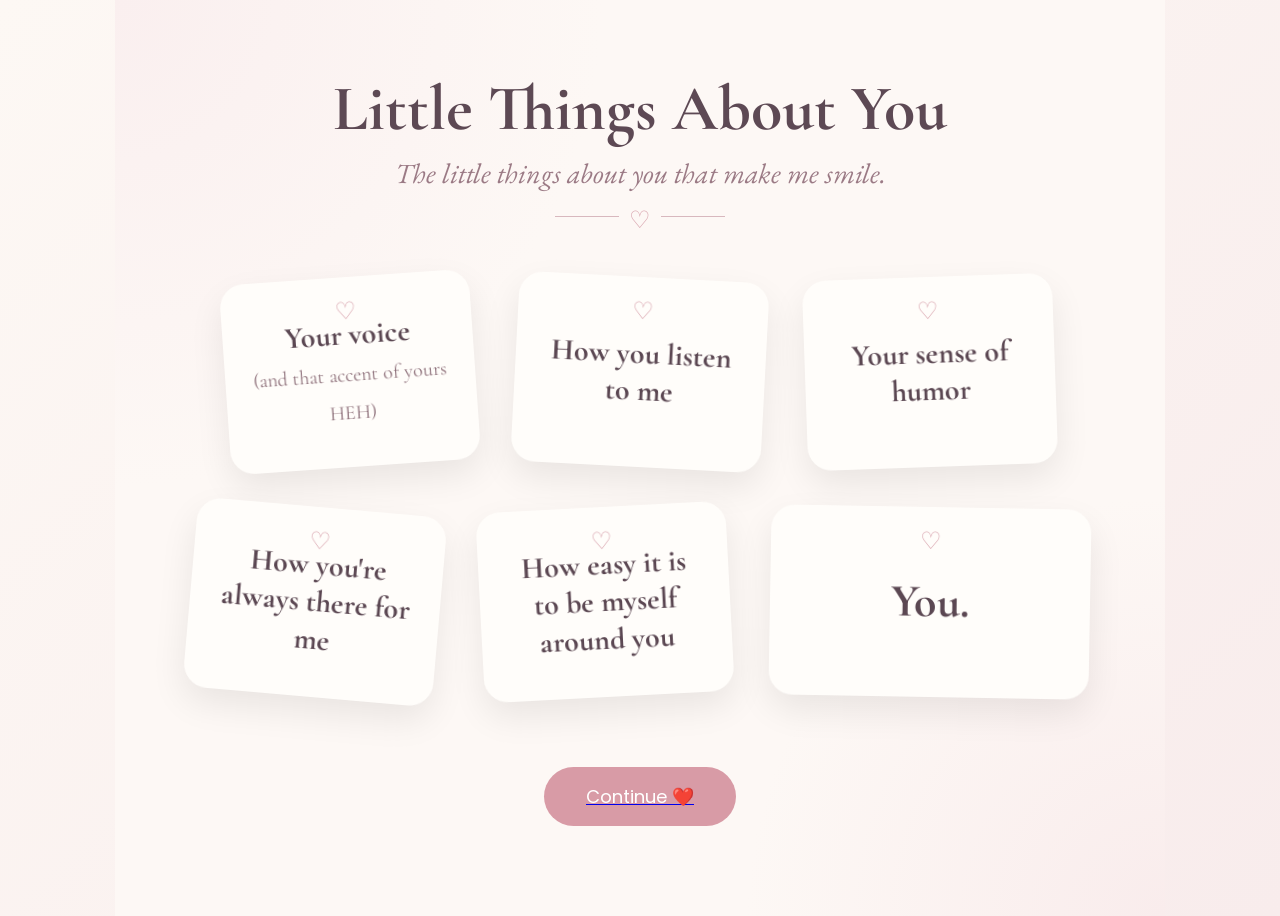
==== reasons.html @ 10e9991c "Initial commit" ====
<!DOCTYPE html>
<html lang="en">

<head>

    <meta charset="UTF-8">
    <meta name="viewport" content="width=device-width, initial-scale=1.0">

    <title>Little Things About You</title>

    <link rel="preconnect" href="https://fonts.googleapis.com">
    <link rel="preconnect" href="https://fonts.gstatic.com" crossorigin>

    <link href="https://fonts.googleapis.com/css2?family=Cormorant+Garamond:wght@400;500;600;700&family=EB+Garamond:wght@400;500&display=swap" rel="stylesheet">

    <link rel="stylesheet" href="style.css">

</head>

<body>

<div class="reasons-page">

    <h1>Little Things About You</h1>

    <p class="subtitle">
        The little things about you that make me smile.
    </p>

    <div class="divider">
        <span>♡</span>
    </div>

    <div class="notes">

        <!-- Card 1 -->

        <div class="note note1">

            <div class="note-inner">

                <div class="front">

                    <span class="heart">♡</span>

                    <h2>
                        Your voice
                        <br>
                        <small>(and that accent of yours HEH)</small>
                    </h2>

                </div>

                <div class="back">

                    <p>
                        i could listen to you talk for hours and never get tired of it.
                        every single time I hear it, i can't help but smile.
                    
                    </p>

                </div>

            </div>

        </div>

        <!-- Card 2 -->

        <div class="note note2">

            <div class="note-inner">

                <div class="front">

                    <span class="heart">♡</span>

                    <h2>How you listen to me</h2>

                </div>

                <div class="back">

                    <p>
                        thank you for always making me feel heard,
                        no matter how small the problem is
                    </p>

                </div>

            </div>

        </div>

        <!-- Card 3 -->

        <div class="note note3">

            <div class="note-inner">

                <div class="front">

                    <span class="heart">♡</span>

                    <h2>Your sense of humor</h2>

                </div>

                <div class="back">

                    <p>
                        you always know how to make me laugh,
                        even when i'm having the worst day.
                    </p>

                </div>

            </div>

        </div>

        <!-- Card 4 -->

        <div class="note note4">

            <div class="note-inner">

                <div class="front">

                    <span class="heart">♡</span>

                    <h2>How you're always there for me</h2>

                </div>

                <div class="back">

                    <p>
                        no matter what happens,
                        you've never made me feel alone
                    </p>

                </div>

            </div>

        </div>

        <!-- Card 5 -->

        <div class="note note5">

            <div class="note-inner">

                <div class="front">

                    <span class="heart">♡</span>

                    <h2>
                        How easy it is
                        <br>
                        to be myself
                        <br>
                        around you
                    </h2>

                </div>

                <div class="back">

                    <p>
                        with you, i never have to pretend to be anyone else,
                        and that's one of my favorite feelings in the world
                    </p>

                </div>

            </div>

        </div>

        <!-- Card 6 -->

        <div class="note note6">

            <div class="note-inner">

                <div class="front">

                    <span class="heart">♡</span>

                    <h2>You.</h2>

                </div>

                <div class="back">

                    <p>
                        MY abud ♡
                    </p>

                </div>

            </div>

        </div>

    </div>

    <a href="questions.html">

        <button id="continue-button">

            Continue ❤️

        </button>

    </a>

</div>

</body>

</html>
---- style.css ----
@import url('https://fonts.googleapis.com/css2?family=Cormorant+Garamond:wght@500;600;700&family=EB+Garamond:wght@400;500&family=Poppins:wght@300;400;500&display=swap');

*{
    margin:0;
    padding:0;
    box-sizing:border-box;
}

body{

    background:linear-gradient(135deg,#FDF8F4,#F8ECEC);

    min-height:100vh;

    display:flex;

    justify-content:center;

    align-items:center;

    font-family:'Poppins',sans-serif;

    overflow-x:hidden;

}

/* Letter */

.letter-container{

    width:100%;

    display:flex;

    justify-content:center;

    padding:60px 20px;

}

.letter{

    background:#FFFDFB;

    width:90%;

    max-width:850px;

    padding:70px;

    border-radius:28px;

    box-shadow:
    0 20px 60px rgba(0,0,0,.12);

    position:relative;

    animation:fadeUp 1.2s ease;

}

/* little heart */

.letter::before{

    content:"♡";

    position:absolute;

    top:22px;

    right:28px;

    font-size:32px;

    color:#d98f9f;

    opacity:.4;

}

h1{

    font-family:'Cormorant Garamond',serif;

    text-align:center;

    font-size:48px;

    color:#5B4658;

    margin-bottom:45px;

}

#typed-text{

    font-family:'EB Garamond',serif;

    font-size:28px;

    line-height:2.05;

    color:#5A4C59;

    white-space:pre-line;

}

#signature{

    margin-top:55px;

    text-align:right;

    font-family:'Cormorant Garamond',serif;

    font-size:32px;

    color:#5A4C59;

}

button{

    margin-top:55px;

    display:block;

    margin-left:auto;

    margin-right:auto;

    padding:16px 42px;

    border:none;

    border-radius:40px;

    background:#d99ca6;

    color:white;

    cursor:pointer;

    font-size:18px;

    transition:.35s;

    font-family:'Poppins';

}

button:hover{

    transform:translateY(-4px);

    box-shadow:0 10px 30px rgba(217,156,166,.4);

}

#continue-btn{

    display:none;

}

@keyframes fadeUp{

    from{

        opacity:0;

        transform:translateY(30px);

    }

    to{

        opacity:1;

        transform:translateY(0);

    }

}/* Wax Seal */

.wax-seal{

    position:absolute;

    top:30px;

    right:35px;

    width:55px;

    height:55px;

    border-radius:50%;

    background:#d48d98;

    color:white;

    display:flex;

    justify-content:center;

    align-items:center;

    font-size:24px;

    box-shadow:0 8px 20px rgba(212,141,152,.35);

}

/* Blinking Cursor */

.cursor{

    display:inline-block;

    width:2px;

    background:#444;

    animation:blink .8s infinite;

}

@keyframes blink{

50%{

opacity:0;

}

}

/* ==========================================================
   PAGE 3 — LITTLE THINGS ABOUT YOU
========================================================== */

.reasons-page{

    min-height:100vh;
    padding:70px 25px 90px;

    background:
    radial-gradient(circle at top left,#faefef 0%,transparent 35%),
    radial-gradient(circle at bottom right,#f9ecec 0%,transparent 30%),
    #fdf8f5;

    text-align:center;

}

.reasons-page h1{

    font-family:'Cormorant Garamond',serif;
    font-size:64px;
    color:#5d4954;
    margin-bottom:8px;

}

.subtitle{

    font-family:'EB Garamond',serif;
    font-size:28px;
    font-style:italic;
    color:#9b7a85;

}

.divider{

    width:170px;
    margin:25px auto 60px;
    border-top:1px solid #d8b8be;
    position:relative;

}

.divider span{

    position:absolute;
    left:50%;
    top:-15px;

    transform:translateX(-50%);

    background:#fdf8f5;
    padding:0 10px;

    color:#d7a1ab;
    font-size:24px;

}

/* ========================= */

.notes{

    display:flex;
    flex-wrap:wrap;

    justify-content:center;

    gap:40px;

    max-width:1000px;

    margin:auto;

}

/* ========================= */

.note{

    width:250px;
    height:190px;

    perspective:1200px;

}

.note1{ transform:rotate(-4deg); }

.note2{ transform:rotate(3deg); }

.note3{ transform:rotate(-2deg); }

.note4{ transform:rotate(5deg); }

.note5{ transform:rotate(-3deg); }

.note6{

    width:320px;

    transform:rotate(1deg);

}

/* ========================= */

.note-inner{

    position:relative;

    width:100%;
    height:100%;

    transform-style:preserve-3d;

    transition:transform .8s ease;

}

/* Flip */

.note:hover .note-inner{

    transform:rotateY(180deg);

}

/* ========================= */

.front,
.back{

    position:absolute;

    top:0;
    left:0;

    width:100%;
    height:100%;

    border-radius:24px;

    background:#fffdfa;

    box-shadow:0 15px 35px rgba(0,0,0,.08);

    display:flex;

    justify-content:center;
    align-items:center;
    flex-direction:column;

    padding:28px;

    box-sizing:border-box;

    backface-visibility:hidden;
    -webkit-backface-visibility:hidden;

    overflow:hidden;

}

.back{

    transform:rotateY(180deg);

    background:#fff9f8;

}

.front h2{

    font-family:'Cormorant Garamond',serif;

    font-size:30px;

    color:#5b4752;

    line-height:1.25;

    text-align:center;

}

.front small{

    font-size:20px;

    font-weight:400;

    color:#8d6f79;

}

.back p{

    font-family:'EB Garamond',serif;

    font-size:23px;

    line-height:1.5;

    text-align:center;

    color:#5d4a55;

}

/* ========================= */

.heart{

    position:absolute;

    top:16px;

    color:#d7a1ab;

    font-size:24px;

}

/* ========================= */

.note{

    transition:transform .35s ease;

}

.note:hover{

    transform:translateY(-10px);

}

.note1:hover{

    transform:rotate(-4deg) translateY(-10px);

}

.note2:hover{

    transform:rotate(3deg) translateY(-10px);

}

.note3:hover{

    transform:rotate(-2deg) translateY(-10px);

}

.note4:hover{

    transform:rotate(5deg) translateY(-10px);

}

.note5:hover{

    transform:rotate(-3deg) translateY(-10px);

}

.note6:hover{

    transform:rotate(1deg) translateY(-10px);

}

/* ========================= */

.note6 .front h2{

    font-size:46px;

}

.note6 .back p{

    font-size:34px;

}

/* ========================= */

#continue-button{

    display:block;

    margin:70px auto 0;

    padding:16px 42px;

    border:none;

    border-radius:40px;

    background:#d89ba6;

    color:white;

    font-family:'Poppins',sans-serif;

    font-size:18px;

    cursor:pointer;

    transition:.3s;

}

#continue-button:hover{

    transform:translateY(-4px);

    background:#cf8f99;

}

/* ========================= */

@media(max-width:900px){

    .notes{

        flex-direction:column;

        align-items:center;

    }

    .note{

        width:280px;
        height:200px;

        transform:none !important;

    }

    .note6{

        width:300px;

    }

    .reasons-page h1{

        font-size:48px;

    }

    .subtitle{

        font-size:22px;

    }

}
/* ===========================
   PAGE 4
=========================== */

.question-page{

    min-height:100vh;

    display:flex;

    justify-content:center;

    align-items:center;

    text-align:center;

    background:
    radial-gradient(circle at top left,#faefef 0%,transparent 35%),
    radial-gradient(circle at bottom right,#f9ecec 0%,transparent 30%),
    #fdf8f5;

    padding:40px;

}

#conversation{

    max-width:700px;

}

#conversation h1{

    font-family:'Cormorant Garamond',serif;

    font-size:60px;

    color:#5a4752;

    margin-bottom:25px;

}

#conversation h2{

    font-family:'Cormorant Garamond',serif;

    font-size:36px;

    color:#7d616d;

    margin-bottom:30px;

}

#conversation p{

    font-family:'EB Garamond',serif;

    font-size:30px;

    color:#6b5560;

    line-height:1.7;

    margin-top:25px;

}

.choice-btn{

    display:block;

    margin:18px auto;

}

.hidden{

    display:none;

}

.fade{

    animation:fadeUp .8s ease;

}
/* ===========================
   PAGE 5
=========================== */

.proposal-page{

    min-height:100vh;

    display:flex;

    justify-content:center;

    align-items:center;

    text-align:center;

    background:
    radial-gradient(circle at top left,#faefef 0%,transparent 35%),
    radial-gradient(circle at bottom right,#f9ecec 0%,transparent 30%),
    #fdf8f5;

    padding:40px;

}

#dots{

    font-family:'Cormorant Garamond',serif;

    font-size:90px;

    color:#b78d98;

    transition:1s;

}

#dots span{

    animation:blink 1.2s infinite;

}

#dots span:nth-child(2){

    animation-delay:.3s;

}

#dots span:nth-child(3){

    animation-delay:.6s;

}

@keyframes blink{

    50%{

        opacity:.2;

    }

}

#proposal{

    animation:fadeUp 1s ease;

}

#proposal h1{

    font-family:'Cormorant Garamond',serif;

    font-size:88px;

    line-height:1.1;

    color:#5d4954;

    margin-bottom:55px;

}

.proposal-buttons{

    display:flex;

    justify-content:center;

    gap:25px;

    flex-wrap:wrap;

}

.yes-btn{

    padding:16px 38px;

    border:none;

    border-radius:40px;

    background:#d89ba6;

    color:white;

    font-size:18px;

    font-family:'Poppins',sans-serif;

    cursor:pointer;

    transition:.3s;

}

.yes-btn:hover{

    transform:translateY(-4px);

    background:#cb8995;

}

@media(max-width:900px){

#proposal h1{

font-size:56px;

}

.proposal-buttons{

flex-direction:column;

}

}
#question-continue{

    display:block;

    margin:45px auto 0;

    padding:16px 42px;

    border:none;

    border-radius:40px;

    background:#d89ba6;

    color:white;

    font-family:'Poppins',sans-serif;

    font-size:18px;

    cursor:pointer;

    transition:.3s;

}

#question-continue:hover{

    transform:translateY(-4px);

    background:#cb8995;

}
.hidden-line{

    opacity:0;

    transform:translateY(18px);

}

#q1,
#q2,
#q3,
#proposalButtons{

    transition:all .8s ease;

}

#q1:not(.hidden-line),
#q2:not(.hidden-line),
#q3:not(.hidden-line),
#proposalButtons:not(.hidden-line){

    opacity:1;

    transform:translateY(0);

}

#proposal h1{

    margin:0;

}
/* ===========================
   PAGE 6
=========================== */

.ending-page{

    min-height:100vh;

    display:flex;

    justify-content:center;

    align-items:center;

    text-align:center;

    position:relative;

    overflow:hidden;

    background:
    radial-gradient(circle at top left,#faefef 0%,transparent 35%),
    radial-gradient(circle at bottom right,#f9ecec 0%,transparent 30%),
    #fdf8f5;

}

.ending-content{

    z-index:2;

    max-width:700px;

    padding:40px;

}

#smile{

    font-size:90px;

    color:#d89ba6;

    margin-bottom:30px;

}

#ending-text{

    font-family:'Cormorant Garamond',serif;

    font-size:42px;

    color:#5d4954;

    line-height:1.45;

}

#love{

    margin-top:60px;

    font-family:'EB Garamond',serif;

    font-size:34px;

    font-weight:400;

    color:#7a5f6b;

}

#footer{

    margin-top:70px;

    font-family:'Poppins',sans-serif;

    font-size:15px;

    color:#b79aa4;

}
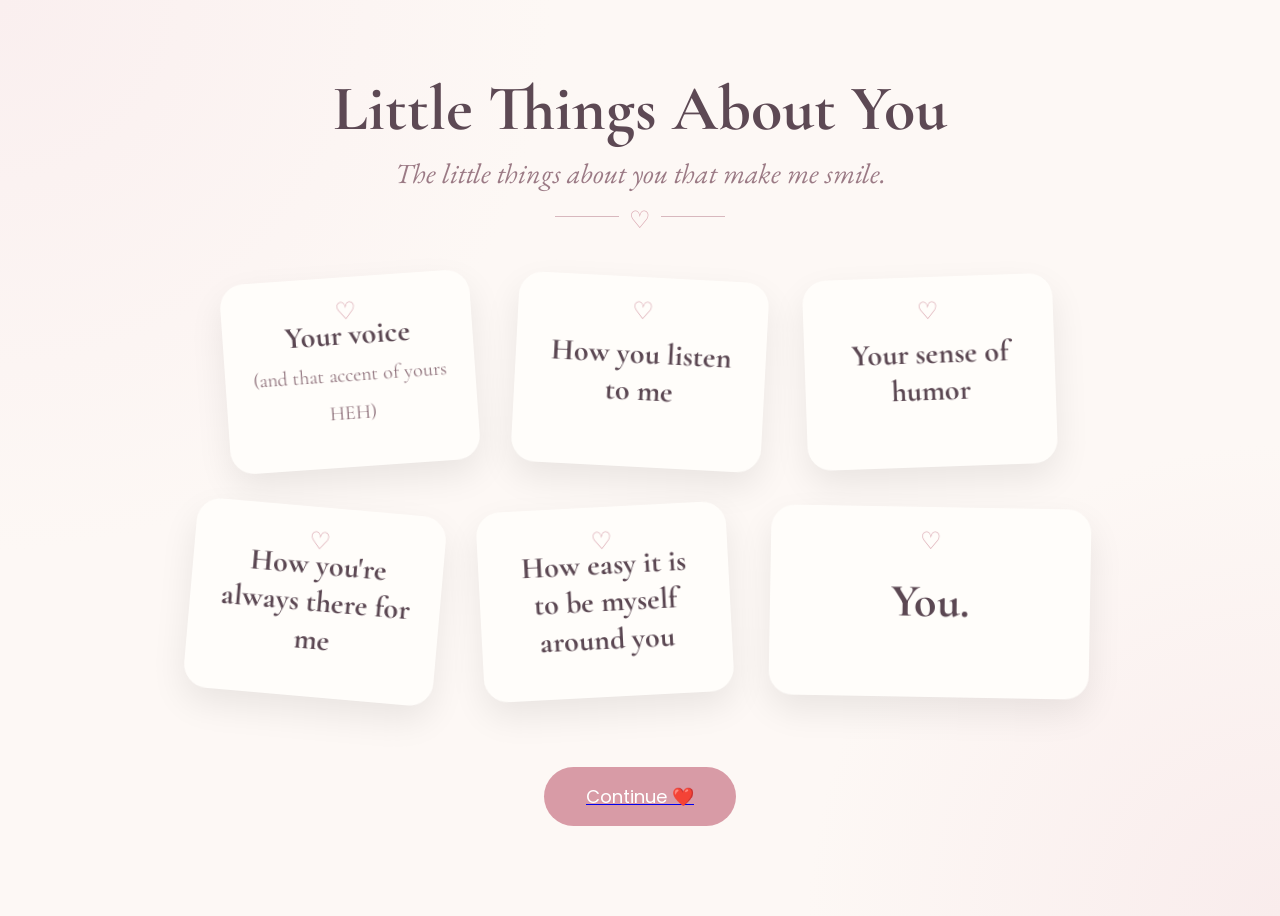
==== commit d7d9df00: "tap to flip" ====
--- a/reasons.html
+++ b/reasons.html
@@ -219,6 +219,14 @@
 
 </div>
 
+<script>
+document.querySelectorAll(".card").forEach(card => {
+    card.addEventListener("click", function () {
+        this.classList.toggle("flipped");
+    });
+});
+</script>
+
 </body>
 
 </html>
--- a/style.css
+++ b/style.css
@@ -12,30 +12,21 @@
 
     min-height:100vh;
 
+    font-family:'Poppins',sans-serif;
+
+    overflow-x:hidden;
+
+}
+
+/* Letter */
+
+.letter-container{
+    min-height:100vh;
+    width:100%;
     display:flex;
-
     justify-content:center;
-
     align-items:center;
-
-    font-family:'Poppins',sans-serif;
-
-    overflow-x:hidden;
-
-}
-
-/* Letter */
-
-.letter-container{
-
-    width:100%;
-
-    display:flex;
-
-    justify-content:center;
-
-    padding:60px 20px;
-
+    padding:40px;
 }
 
 .letter{
@@ -368,6 +359,9 @@
     transform:rotateY(180deg);
 
 }
+.card.flipped .card-inner{
+    transform: rotateY(180deg);
+}
 
 /* ========================= */
 
@@ -906,36 +900,46 @@
 =========================== */
 
 .ending-page{
-
     min-height:100vh;
-
+    width:100vw;
     display:flex;
-
     justify-content:center;
-
     align-items:center;
-
+    position:relative;
+    overflow:hidden;
+    margin:0;
+    padding:0;
+    background:
+        radial-gradient(circle at top left,#faefef 0%,transparent 35%),
+        radial-gradient(circle at bottom right,#f9ecec 0%,transparent 30%),
+        #fdf8f5;
+}
+#confetti{
+    position:absolute;
+    inset:0;
+    width:100%;
+    height:100%;
+    pointer-events:none;
+    z-index:1;
+}
+
+.ending-content{
+    position:relative;
+    z-index:2;
+}
+
+.ending-content{
+    position:relative;
+    z-index:2;
+    width:100%;
+    max-width:700px;
+    margin:0 auto;
+    padding:40px;
+    display:flex;
+    flex-direction:column;
+    align-items:center;
+    justify-content:center;
     text-align:center;
-
-    position:relative;
-
-    overflow:hidden;
-
-    background:
-    radial-gradient(circle at top left,#faefef 0%,transparent 35%),
-    radial-gradient(circle at bottom right,#f9ecec 0%,transparent 30%),
-    #fdf8f5;
-
-}
-
-.ending-content{
-
-    z-index:2;
-
-    max-width:700px;
-
-    padding:40px;
-
 }
 
 #smile{
